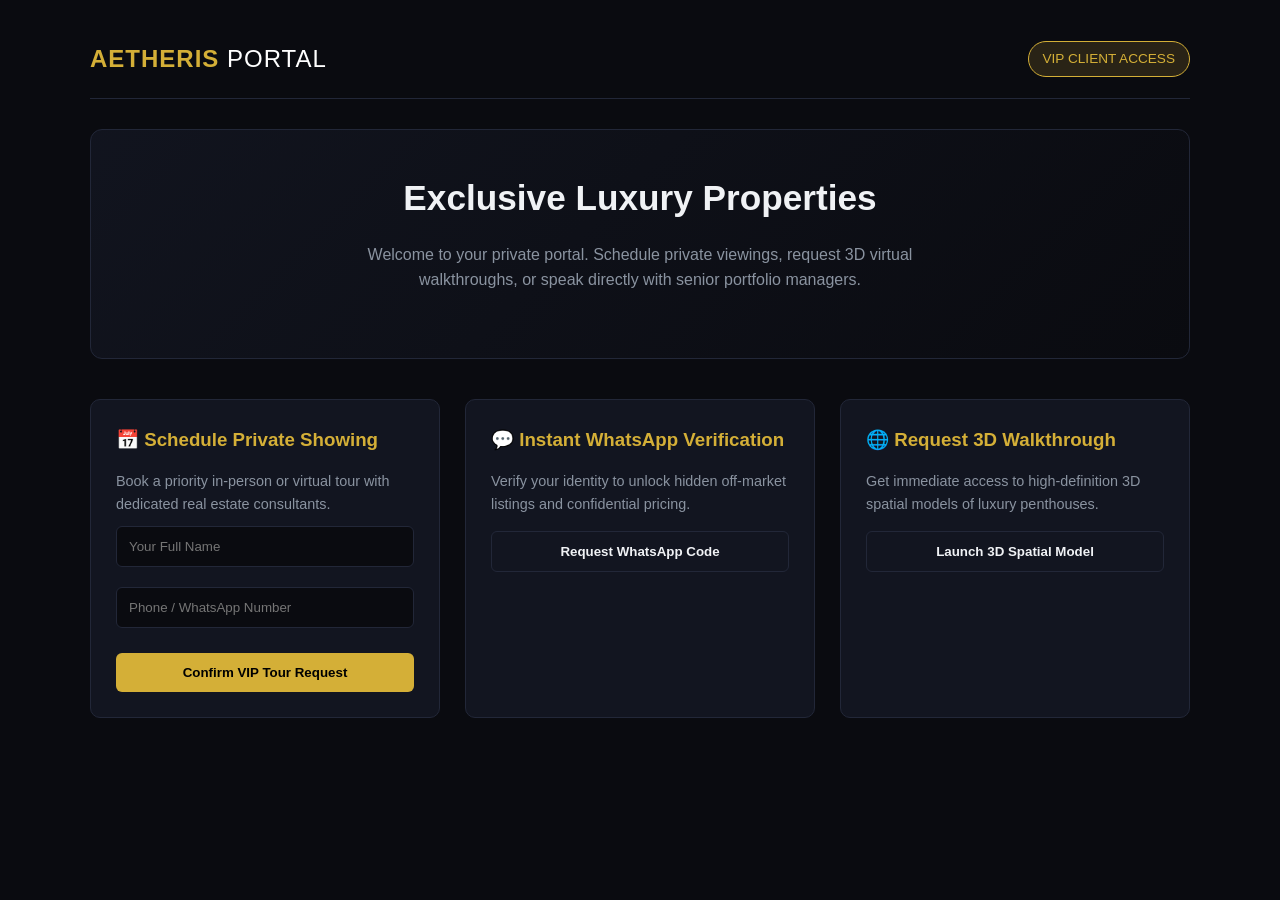
==== frontend/client.html @ 52f86495 "Rename client html to client.html" ====
<!DOCTYPE html>
<html lang="en">
<head>
    <meta charset="UTF-8">
    <meta name="viewport" content="width=device-width, initial-scale=1.0">
    <title>VIP Client Portal | Aetheris AI Solutions</title>
    <style>
        :root {
            --bg-dark: #0a0b10;
            --card-bg: #121520;
            --accent-gold: #d4af37;
            --text-main: #f0f2f5;
            --text-muted: #8a93a0;
            --border-color: #222738;
            --success-green: #10b981;
        }

        * {
            box-sizing: border-box;
            margin: 0;
            padding: 0;
            font-family: 'Segoe UI', Tahoma, Geneva, Verdana, sans-serif;
        }

        body {
            background-color: var(--bg-dark);
            color: var(--text-main);
            line-height: 1.6;
            padding: 20px;
        }

        .container {
            max-width: 1100px;
            margin: 0 auto;
        }

        header {
            display: flex;
            justify-content: space-between;
            align-items: center;
            padding: 20px 0;
            border-bottom: 1px solid var(--border-color);
            margin-bottom: 30px;
        }

        .logo {
            font-size: 1.5rem;
            font-weight: bold;
            color: var(--accent-gold);
            letter-spacing: 1px;
        }

        .badge {
            background-color: rgba(212, 175, 55, 0.15);
            color: var(--accent-gold);
            padding: 6px 14px;
            border-radius: 20px;
            font-size: 0.85rem;
            border: 1px solid var(--accent-gold);
        }

        .hero {
            background: linear-gradient(135deg, rgba(18, 21, 32, 0.9), rgba(10, 11, 16, 0.9));
            border: 1px solid var(--border-color);
            border-radius: 12px;
            padding: 40px;
            text-align: center;
            margin-bottom: 40px;
        }

        .hero h1 {
            font-size: 2.2rem;
            margin-bottom: 15px;
            color: var(--text-main);
        }

        .hero p {
            color: var(--text-muted);
            max-width: 600px;
            margin: 0 auto 25px auto;
        }

        .grid {
            display: grid;
            grid-template-columns: repeat(auto-fit, minmax(300px, 1fr));
            gap: 25px;
            margin-bottom: 40px;
        }

        .card {
            background-color: var(--card-bg);
            border: 1px solid var(--border-color);
            border-radius: 10px;
            padding: 25px;
            transition: transform 0.2s ease, border-color 0.2s ease;
        }

        .card:hover {
            transform: translateY(-3px);
            border-color: var(--accent-gold);
        }

        .card h3 {
            margin-bottom: 15px;
            color: var(--accent-gold);
        }

        .btn {
            background-color: var(--accent-gold);
            color: #000;
            border: none;
            padding: 12px 24px;
            font-weight: bold;
            border-radius: 6px;
            cursor: pointer;
            width: 100%;
            margin-top: 15px;
            transition: opacity 0.2s;
        }

        .btn:hover {
            opacity: 0.9;
        }

        .btn-secondary {
            background-color: transparent;
            color: var(--text-main);
            border: 1px solid var(--border-color);
        }

        .btn-secondary:hover {
            border-color: var(--text-main);
        }

        input {
            width: 100%;
            padding: 12px;
            background-color: var(--bg-dark);
            border: 1px solid var(--border-color);
            border-radius: 6px;
            color: var(--text-main);
            margin-top: 10px;
            margin-bottom: 10px;
        }

        .status-msg {
            margin-top: 10px;
            font-size: 0.85rem;
            color: var(--success-green);
            display: none;
        }
    </style>
</head>
<body>

    <div class="container">
        <header>
            <div class="logo">AETHERIS <span style="font-weight: 300; color: #fff;">PORTAL</span></div>
            <div class="badge">VIP CLIENT ACCESS</div>
        </header>

        <section class="hero">
            <h1>Exclusive Luxury Properties</h1>
            <p>Welcome to your private portal. Schedule private viewings, request 3D virtual walkthroughs, or speak directly with senior portfolio managers.</p>
        </section>

        <div class="grid">
            <div class="card">
                <h3>📅 Schedule Private Showing</h3>
                <p style="color: var(--text-muted); font-size: 0.9rem;">Book a priority in-person or virtual tour with dedicated real estate consultants.</p>
                <input type="text" id="clientName" placeholder="Your Full Name">
                <input type="tel" id="clientPhone" placeholder="Phone / WhatsApp Number">
                <button class="btn" onclick="bookShowing()">Confirm VIP Tour Request</button>
                <div id="bookingStatus" class="status-msg">✓ Request Sent! Our team will contact you shortly.</div>
            </div>

            <div class="card">
                <h3>💬 Instant WhatsApp Verification</h3>
                <p style="color: var(--text-muted); font-size: 0.9rem;">Verify your identity to unlock hidden off-market listings and confidential pricing.</p>
                <button class="btn btn-secondary" onclick="verifyWhatsapp()">Request WhatsApp Code</button>
                <div id="whatsappStatus" class="status-msg">✓ Verification code dispatched to your mobile.</div>
            </div>

            <div class="card">
                <h3>🌐 Request 3D Walkthrough</h3>
                <p style="color: var(--text-muted); font-size: 0.9rem;">Get immediate access to high-definition 3D spatial models of luxury penthouses.</p>
                <button class="btn btn-secondary" onclick="trigger3DTour()">Launch 3D Spatial Model</button>
                <div id="tourStatus" class="status-msg">✓ 3D Virtual Environment loaded successfully.</div>
            </div>
        </div>
    </div>

    <!-- Main Logic Script -->
    <script>
        function emitOwnerEvent(message, type = 'success') {
            const eventData = {
                message: message,
                type: type,
                id: Date.now(), // Force trigger event even on identical messages
                timestamp: new Date().toLocaleTimeString()
            };
            localStorage.setItem('aetheris_owner_event', JSON.stringify(eventData));
        }

        function bookShowing() {
            const nameInput = document.getElementById('clientName');
            const phoneInput = document.getElementById('clientPhone');
            
            const name = nameInput.value.trim() || 'Anonymous VIP';
            const phone = phoneInput.value.trim() || 'Not Provided';

            emitOwnerEvent(`NEW VIP SHOWING BOOKED: Client "${name}" (${phone}) requested a private property tour.`, 'success');
            
            // UI Reset & Confirmation
            nameInput.value = '';
            phoneInput.value = '';
            showStatus('bookingStatus');
        }

        function verifyWhatsapp() {
            emitOwnerEvent('WHATSAPP VERIFICATION: A client requested off-market access code via WhatsApp.', 'info');
            showStatus('whatsappStatus');
        }

        function trigger3DTour() {
            emitOwnerEvent('3D TOUR STARTED: VIP Client opened 3D Spatial Walkthrough model.', 'warning');
            showStatus('tourStatus');
        }

        function showStatus(elementId) {
            const status = document.getElementById(elementId);
            if(status) {
                status.style.display = 'block';
                setTimeout(() => { status.style.display = 'none'; }, 4000);
            }
        }
    </script>
</body>
</html>
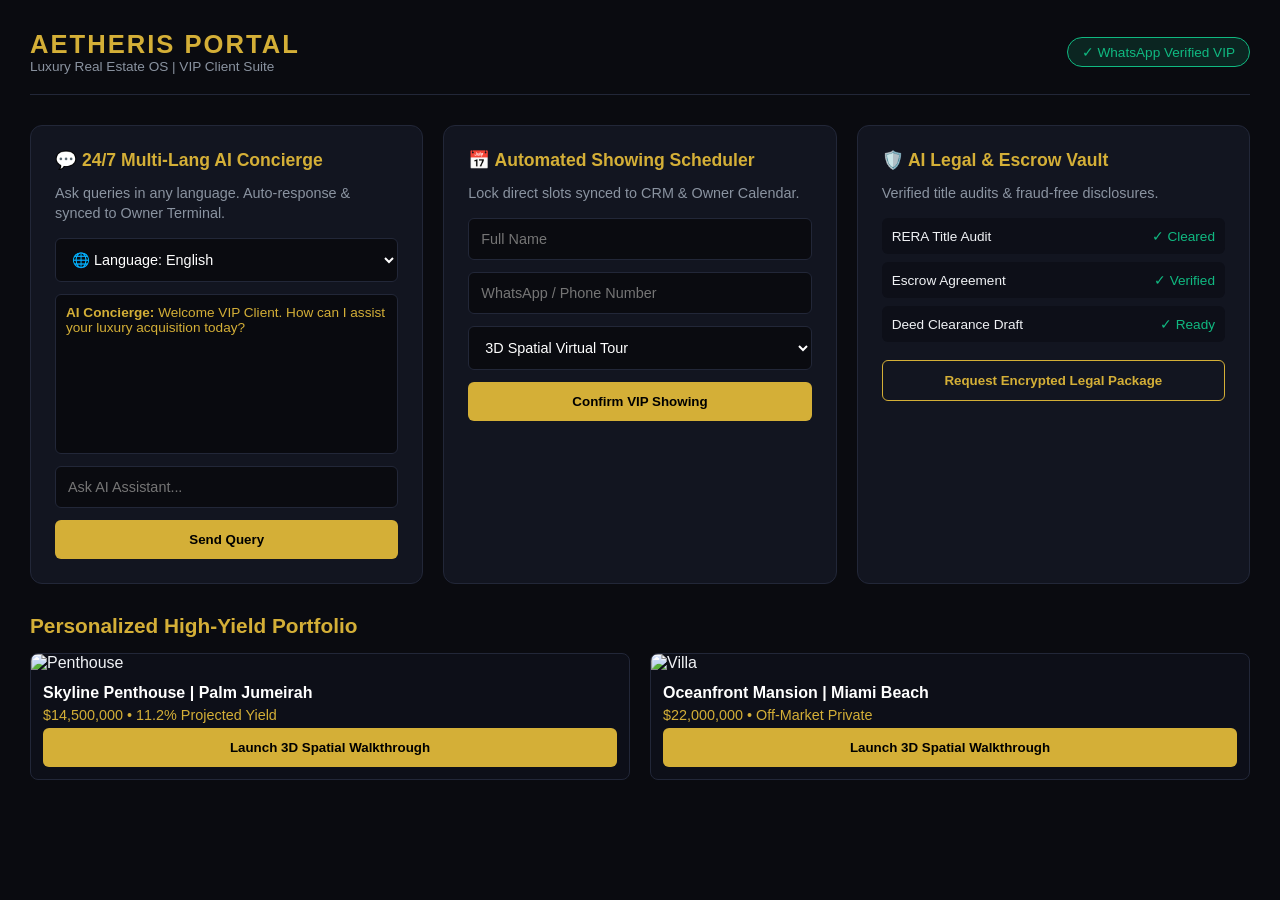
==== commit 42de068c: "Update client.html" ====
--- a/frontend/client.html
+++ b/frontend/client.html
@@ -25,214 +25,308 @@
         body {
             background-color: var(--bg-dark);
             color: var(--text-main);
-            line-height: 1.6;
-            padding: 20px;
-        }
-
-        .container {
-            max-width: 1100px;
-            margin: 0 auto;
-        }
-
-        header {
+            padding: 30px;
+        }
+
+        .header {
             display: flex;
             justify-content: space-between;
             align-items: center;
-            padding: 20px 0;
+            margin-bottom: 30px;
             border-bottom: 1px solid var(--border-color);
-            margin-bottom: 30px;
-        }
-
-        .logo {
-            font-size: 1.5rem;
-            font-weight: bold;
+            padding-bottom: 20px;
+        }
+
+        .brand-title {
             color: var(--accent-gold);
-            letter-spacing: 1px;
-        }
-
-        .badge {
-            background-color: rgba(212, 175, 55, 0.15);
-            color: var(--accent-gold);
+            letter-spacing: 2px;
+            font-size: 1.6rem;
+        }
+
+        .badge-verified {
+            background: rgba(16, 185, 129, 0.15);
+            color: var(--success-green);
+            border: 1px solid var(--success-green);
             padding: 6px 14px;
             border-radius: 20px;
             font-size: 0.85rem;
-            border: 1px solid var(--accent-gold);
-        }
-
-        .hero {
-            background: linear-gradient(135deg, rgba(18, 21, 32, 0.9), rgba(10, 11, 16, 0.9));
+            display: flex;
+            align-items: center;
+            gap: 6px;
+        }
+
+        .grid {
+            display: grid;
+            grid-template-columns: repeat(auto-fit, minmax(320px, 1fr));
+            gap: 20px;
+            margin-bottom: 30px;
+        }
+
+        .card {
+            background: var(--card-bg);
             border: 1px solid var(--border-color);
             border-radius: 12px;
-            padding: 40px;
-            text-align: center;
-            margin-bottom: 40px;
-        }
-
-        .hero h1 {
-            font-size: 2.2rem;
+            padding: 24px;
+        }
+
+        .card h3 {
+            color: var(--accent-gold);
+            margin-bottom: 12px;
+            font-size: 1.1rem;
+        }
+
+        .card p {
+            color: var(--text-muted);
+            font-size: 0.9rem;
             margin-bottom: 15px;
-            color: var(--text-main);
-        }
-
-        .hero p {
-            color: var(--text-muted);
-            max-width: 600px;
-            margin: 0 auto 25px auto;
-        }
-
-        .grid {
-            display: grid;
-            grid-template-columns: repeat(auto-fit, minmax(300px, 1fr));
-            gap: 25px;
-            margin-bottom: 40px;
-        }
-
-        .card {
-            background-color: var(--card-bg);
+            line-height: 1.4;
+        }
+
+        input, select {
+            width: 100%;
+            padding: 12px;
+            background: #0a0b10;
             border: 1px solid var(--border-color);
-            border-radius: 10px;
-            padding: 25px;
-            transition: transform 0.2s ease, border-color 0.2s ease;
-        }
-
-        .card:hover {
-            transform: translateY(-3px);
+            color: white;
+            border-radius: 6px;
+            margin-bottom: 12px;
+            font-size: 0.9rem;
+        }
+
+        input:focus, select:focus {
             border-color: var(--accent-gold);
-        }
-
-        .card h3 {
-            margin-bottom: 15px;
-            color: var(--accent-gold);
-        }
-
-        .btn {
-            background-color: var(--accent-gold);
+            outline: none;
+        }
+
+        button {
+            width: 100%;
+            padding: 12px;
+            background: var(--accent-gold);
             color: #000;
             border: none;
-            padding: 12px 24px;
             font-weight: bold;
             border-radius: 6px;
             cursor: pointer;
+            transition: 0.2s ease;
+        }
+
+        button:hover {
+            opacity: 0.9;
+        }
+
+        .property-card {
+            border: 1px solid var(--border-color);
+            border-radius: 8px;
+            overflow: hidden;
+            background: #0d0f18;
+            margin-bottom: 15px;
+        }
+
+        .property-img {
             width: 100%;
-            margin-top: 15px;
-            transition: opacity 0.2s;
-        }
-
-        .btn:hover {
-            opacity: 0.9;
-        }
-
-        .btn-secondary {
-            background-color: transparent;
-            color: var(--text-main);
+            height: 180px;
+            object-fit: cover;
+        }
+
+        .property-info {
+            padding: 12px;
+        }
+
+        .chat-box {
+            height: 160px;
+            overflow-y: auto;
             border: 1px solid var(--border-color);
-        }
-
-        .btn-secondary:hover {
-            border-color: var(--text-main);
-        }
-
-        input {
-            width: 100%;
-            padding: 12px;
-            background-color: var(--bg-dark);
-            border: 1px solid var(--border-color);
+            padding: 10px;
             border-radius: 6px;
-            color: var(--text-main);
-            margin-top: 10px;
-            margin-bottom: 10px;
-        }
-
-        .status-msg {
-            margin-top: 10px;
+            background: #090a0f;
+            margin-bottom: 12px;
             font-size: 0.85rem;
-            color: var(--success-green);
-            display: none;
+        }
+
+        .chat-msg {
+            margin-bottom: 8px;
+        }
+
+        .chat-msg.ai { color: var(--accent-gold); }
+        .chat-msg.user { color: #fff; text-align: right; }
+
+        .vault-item {
+            display: flex;
+            justify-content: space-between;
+            align-items: center;
+            padding: 10px;
+            background: #0d0f18;
+            border-radius: 6px;
+            margin-bottom: 8px;
+            font-size: 0.85rem;
         }
     </style>
 </head>
 <body>
 
-    <div class="container">
-        <header>
-            <div class="logo">AETHERIS <span style="font-weight: 300; color: #fff;">PORTAL</span></div>
-            <div class="badge">VIP CLIENT ACCESS</div>
-        </header>
-
-        <section class="hero">
-            <h1>Exclusive Luxury Properties</h1>
-            <p>Welcome to your private portal. Schedule private viewings, request 3D virtual walkthroughs, or speak directly with senior portfolio managers.</p>
-        </section>
-
-        <div class="grid">
-            <div class="card">
-                <h3>📅 Schedule Private Showing</h3>
-                <p style="color: var(--text-muted); font-size: 0.9rem;">Book a priority in-person or virtual tour with dedicated real estate consultants.</p>
-                <input type="text" id="clientName" placeholder="Your Full Name">
-                <input type="tel" id="clientPhone" placeholder="Phone / WhatsApp Number">
-                <button class="btn" onclick="bookShowing()">Confirm VIP Tour Request</button>
-                <div id="bookingStatus" class="status-msg">✓ Request Sent! Our team will contact you shortly.</div>
-            </div>
-
-            <div class="card">
-                <h3>💬 Instant WhatsApp Verification</h3>
-                <p style="color: var(--text-muted); font-size: 0.9rem;">Verify your identity to unlock hidden off-market listings and confidential pricing.</p>
-                <button class="btn btn-secondary" onclick="verifyWhatsapp()">Request WhatsApp Code</button>
-                <div id="whatsappStatus" class="status-msg">✓ Verification code dispatched to your mobile.</div>
-            </div>
-
-            <div class="card">
-                <h3>🌐 Request 3D Walkthrough</h3>
-                <p style="color: var(--text-muted); font-size: 0.9rem;">Get immediate access to high-definition 3D spatial models of luxury penthouses.</p>
-                <button class="btn btn-secondary" onclick="trigger3DTour()">Launch 3D Spatial Model</button>
-                <div id="tourStatus" class="status-msg">✓ 3D Virtual Environment loaded successfully.</div>
-            </div>
+    <!-- Header with WhatsApp Verified Badge -->
+    <div class="header">
+        <div>
+            <h1 class="brand-title">AETHERIS PORTAL</h1>
+            <p style="color: var(--text-muted); font-size: 0.85rem;">Luxury Real Estate OS | VIP Client Suite</p>
+        </div>
+        <div class="badge-verified">
+            ✓ WhatsApp Verified VIP
         </div>
     </div>
 
-    <!-- Main Logic Script -->
+    <div class="grid">
+        <!-- 1. Multi-Language 24/7 AI Concierge -->
+        <div class="card">
+            <h3>💬 24/7 Multi-Lang AI Concierge</h3>
+            <p>Ask queries in any language. Auto-response & synced to Owner Terminal.</p>
+            <select id="langSelect" onchange="changeLanguage()">
+                <option value="en">🌐 Language: English</option>
+                <option value="hi">🌐 Language: Hindi (हिंदी)</option>
+                <option value="es">🌐 Language: Spanish (Español)</option>
+                <option value="ar">🌐 Language: Arabic (العربية)</option>
+            </select>
+            <div class="chat-box" id="chatBox">
+                <div class="chat-msg ai"><strong>AI Concierge:</strong> Welcome VIP Client. How can I assist your luxury acquisition today?</div>
+            </div>
+            <input type="text" id="userInput" placeholder="Ask AI Assistant..." onkeypress="handleKeyPress(event)">
+            <button onclick="sendChatMessage()">Send Query</button>
+        </div>
+
+        <!-- 2. Automated Showing Scheduler -->
+        <div class="card">
+            <h3>📅 Automated Showing Scheduler</h3>
+            <p>Lock direct slots synced to CRM & Owner Calendar.</p>
+            <input type="text" id="clientName" placeholder="Full Name">
+            <input type="tel" id="clientPhone" placeholder="WhatsApp / Phone Number">
+            <select id="tourType">
+                <option value="3D Virtual Walkthrough">3D Spatial Virtual Tour</option>
+                <option value="On-Site VIP Private Tour">On-Site VIP Private Tour</option>
+            </select>
+            <button onclick="scheduleShowing()">Confirm VIP Showing</button>
+        </div>
+
+        <!-- 3. AI Verified Legal & Escrow Vault -->
+        <div class="card">
+            <h3>🛡️ AI Legal & Escrow Vault</h3>
+            <p>Verified title audits & fraud-free disclosures.</p>
+            <div class="vault-item">
+                <span>RERA Title Audit</span>
+                <span style="color: var(--success-green);">✓ Cleared</span>
+            </div>
+            <div class="vault-item">
+                <span>Escrow Agreement</span>
+                <span style="color: var(--success-green);">✓ Verified</span>
+            </div>
+            <div class="vault-item">
+                <span>Deed Clearance Draft</span>
+                <span style="color: var(--success-green);">✓ Ready</span>
+            </div>
+            <button style="margin-top: 10px; background: transparent; border: 1px solid var(--accent-gold); color: var(--accent-gold);" onclick="requestLegalAccess()">Request Encrypted Legal Package</button>
+        </div>
+    </div>
+
+    <!-- 4 & 5. Personalized High-Yield Portfolio & 3D Walkthrough Trigger -->
+    <h2 style="color: var(--accent-gold); margin-bottom: 15px; font-size: 1.3rem;">Personalized High-Yield Portfolio</h2>
+    <div class="grid">
+        <div class="property-card">
+            <img src="https://images.unsplash.com/photo-1600596542815-ffad4c1539a9?auto=format&fit=crop&w=800&q=80" class="property-img" alt="Penthouse">
+            <div class="property-info">
+                <h4 style="color: #fff;">Skyline Penthouse | Palm Jumeirah</h4>
+                <p style="color: var(--accent-gold); font-size: 0.9rem; margin: 5px 0;">$14,500,000 • 11.2% Projected Yield</p>
+                <button onclick="trigger3DModel('Skyline Penthouse')">Launch 3D Spatial Walkthrough</button>
+            </div>
+        </div>
+
+        <div class="property-card">
+            <img src="https://images.unsplash.com/photo-1600585154340-be6161a56a0c?auto=format&fit=crop&w=800&q=80" class="property-img" alt="Villa">
+            <div class="property-info">
+                <h4 style="color: #fff;">Oceanfront Mansion | Miami Beach</h4>
+                <p style="color: var(--accent-gold); font-size: 0.9rem; margin: 5px 0;">$22,000,000 • Off-Market Private</p>
+                <button onclick="trigger3DModel('Oceanfront Mansion')">Launch 3D Spatial Walkthrough</button>
+            </div>
+        </div>
+    </div>
+
     <script>
-        function emitOwnerEvent(message, type = 'success') {
+        // Robust Cross-Tab Event Synchronizer with Unique Nonce
+        function emitOwnerEvent(type, payload) {
             const eventData = {
-                message: message,
                 type: type,
-                id: Date.now(), // Force trigger event even on identical messages
-                timestamp: new Date().toLocaleTimeString()
+                payload: payload,
+                nonce: Math.random().toString(36.substring(2)),
+                timestamp: Date.now()
             };
             localStorage.setItem('aetheris_owner_event', JSON.stringify(eventData));
         }
 
-        function bookShowing() {
-            const nameInput = document.getElementById('clientName');
-            const phoneInput = document.getElementById('clientPhone');
+        // Optimized Multi-Language Handler
+        const translations = {
+            en: "Welcome VIP Client. How can I assist your luxury acquisition today?",
+            hi: "नमस्ते VIP ग्राहक! मैं आपकी क्या सहायता कर सकता हूँ?",
+            es: "Bienvenido Cliente VIP. ¿Cómo puedo ayudarle hoy?",
+            ar: "أهلاً بك عميلنا المميز. كيف يمكنني مساعدتك اليوم؟"
+        };
+
+        function changeLanguage() {
+            const lang = document.getElementById('langSelect').value;
+            const chatBox = document.getElementById('chatBox');
+            const greeting = translations[lang] || translations['en'];
             
-            const name = nameInput.value.trim() || 'Anonymous VIP';
-            const phone = phoneInput.value.trim() || 'Not Provided';
-
-            emitOwnerEvent(`NEW VIP SHOWING BOOKED: Client "${name}" (${phone}) requested a private property tour.`, 'success');
+            chatBox.innerHTML += `<div class="chat-msg ai"><strong>AI Concierge [Language Switch]:</strong> ${greeting}</div>`;
+            chatBox.scrollTop = chatBox.scrollHeight;
+            emitOwnerEvent('LANGUAGE_CHANGED', { language: lang });
+        }
+
+        function handleKeyPress(e) {
+            if(e.key === 'Enter') sendChatMessage();
+        }
+
+        function sendChatMessage() {
+            const input = document.getElementById('userInput');
+            const chatBox = document.getElementById('chatBox');
+            const text = input.value.trim();
+            if(!text) return;
+
+            chatBox.innerHTML += `<div class="chat-msg user">${text}</div>`;
+            emitOwnerEvent('AI_CONCIERGE_QUERY', { query: text });
+
+            setTimeout(() => {
+                chatBox.innerHTML += `<div class="chat-msg ai"><strong>AI Concierge:</strong> Query logged & spatial portfolio data dispatched to Owner Terminal.</div>`;
+                chatBox.scrollTop = chatBox.scrollHeight;
+            }, 500);
+
+            input.value = '';
+        }
+
+        function scheduleShowing() {
+            const nameField = document.getElementById('clientName');
+            const phoneField = document.getElementById('clientPhone');
+            const name = nameField.value.trim() || "VIP Guest";
+            const phone = phoneField.value.trim();
+            const type = document.getElementById('tourType').value;
+
+            if(!phone) {
+                alert("Please enter a valid WhatsApp / Phone number for confirmation.");
+                phoneField.focus();
+                return;
+            }
+
+            emitOwnerEvent('VIP_SHOWING_BOOKED', { name, phone, tourType: type });
+            alert(`Showing Scheduled successfully! Confirmation dispatched to ${phone}.`);
             
-            // UI Reset & Confirmation
-            nameInput.value = '';
-            phoneInput.value = '';
-            showStatus('bookingStatus');
-        }
-
-        function verifyWhatsapp() {
-            emitOwnerEvent('WHATSAPP VERIFICATION: A client requested off-market access code via WhatsApp.', 'info');
-            showStatus('whatsappStatus');
-        }
-
-        function trigger3DTour() {
-            emitOwnerEvent('3D TOUR STARTED: VIP Client opened 3D Spatial Walkthrough model.', 'warning');
-            showStatus('tourStatus');
-        }
-
-        function showStatus(elementId) {
-            const status = document.getElementById(elementId);
-            if(status) {
-                status.style.display = 'block';
-                setTimeout(() => { status.style.display = 'none'; }, 4000);
-            }
+            nameField.value = '';
+            phoneField.value = '';
+        }
+
+        function trigger3DModel(propertyName) {
+            emitOwnerEvent('3D_WALKTHROUGH_LAUNCHED', { property: propertyName });
+            alert(`Initializing 3D Spatial Engine for ${propertyName}...`);
+        }
+
+        function requestLegalAccess() {
+            emitOwnerEvent('LEGAL_VAULT_ACCESSED', { status: 'Encrypted Package Requested' });
+            alert("Legal vault access requested. Encrypted clearance pushed to Owner Terminal.");
         }
     </script>
 </body>
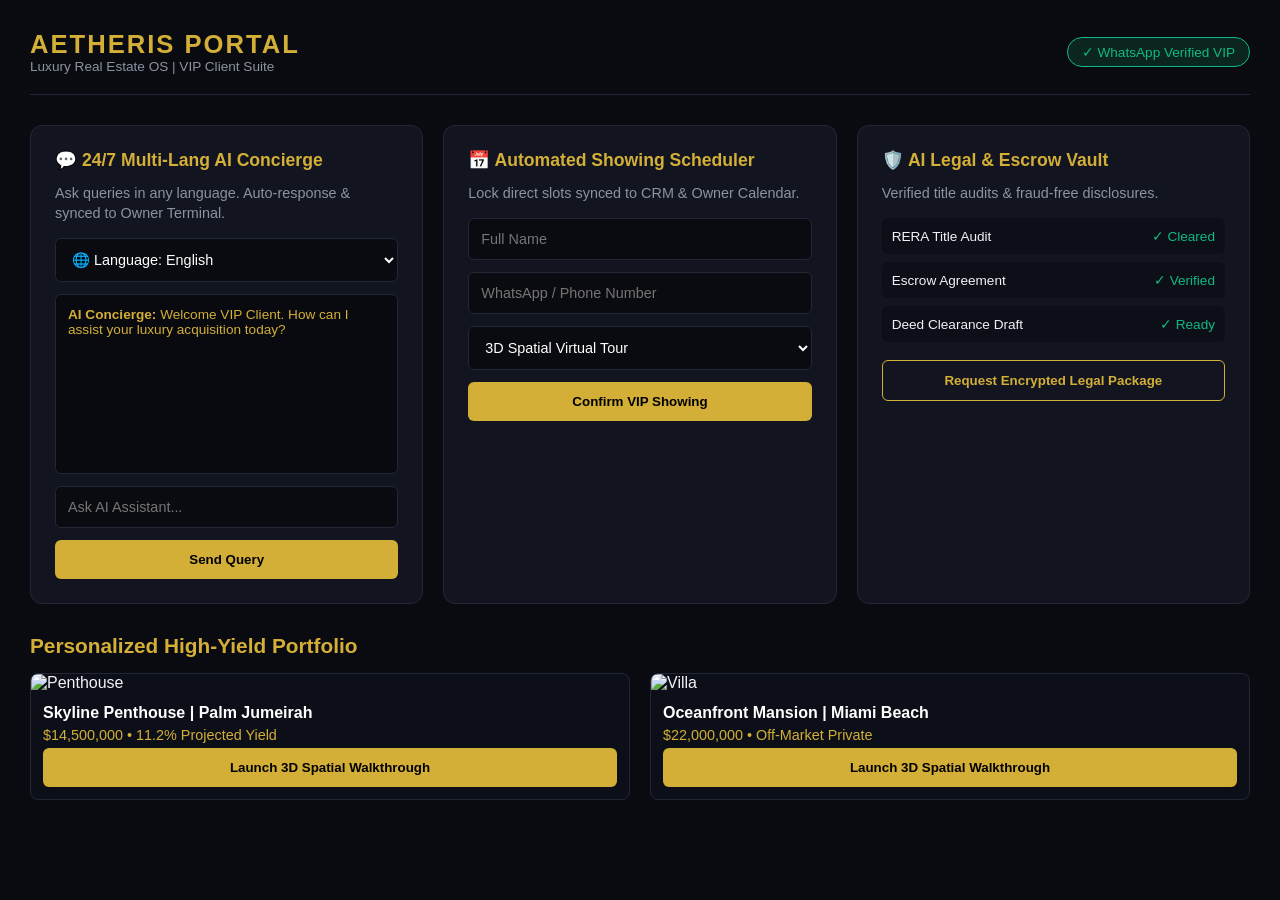
==== commit 3f3ebf98: "Update client.html" ====
--- a/frontend/client.html
+++ b/frontend/client.html
@@ -133,18 +133,32 @@
         }
 
         .chat-box {
-            height: 160px;
+            height: 180px;
             overflow-y: auto;
             border: 1px solid var(--border-color);
-            padding: 10px;
+            padding: 12px;
             border-radius: 6px;
             background: #090a0f;
             margin-bottom: 12px;
             font-size: 0.85rem;
+            display: flex;
+            flex-direction: column;
+            gap: 10px;
+        }
+
+        .chat-box::-webkit-scrollbar {
+            width: 5px;
+        }
+        .chat-box::-webkit-scrollbar-thumb {
+            background: var(--accent-gold);
+            border-radius: 4px;
+        }
+        .chat-box::-webkit-scrollbar-track {
+            background: #090a0f;
         }
 
         .chat-msg {
-            margin-bottom: 8px;
+            word-break: break-word;
         }
 
         .chat-msg.ai { color: var(--accent-gold); }
@@ -160,11 +174,17 @@
             margin-bottom: 8px;
             font-size: 0.85rem;
         }
+
+        .status-msg {
+            font-size: 0.8rem;
+            margin-top: 8px;
+            text-align: center;
+            min-height: 18px;
+        }
     </style>
 </head>
 <body>
 
-    <!-- Header with WhatsApp Verified Badge -->
     <div class="header">
         <div>
             <h1 class="brand-title">AETHERIS PORTAL</h1>
@@ -189,7 +209,7 @@
             <div class="chat-box" id="chatBox">
                 <div class="chat-msg ai"><strong>AI Concierge:</strong> Welcome VIP Client. How can I assist your luxury acquisition today?</div>
             </div>
-            <input type="text" id="userInput" placeholder="Ask AI Assistant..." onkeypress="handleKeyPress(event)">
+            <input type="text" id="userInput" placeholder="Ask AI Assistant..." onkeyup="handleKeyPress(event)">
             <button onclick="sendChatMessage()">Send Query</button>
         </div>
 
@@ -204,6 +224,7 @@
                 <option value="On-Site VIP Private Tour">On-Site VIP Private Tour</option>
             </select>
             <button onclick="scheduleShowing()">Confirm VIP Showing</button>
+            <div class="status-msg" id="schedulerStatus" style="color: var(--success-green);"></div>
         </div>
 
         <!-- 3. AI Verified Legal & Escrow Vault -->
@@ -222,7 +243,8 @@
                 <span>Deed Clearance Draft</span>
                 <span style="color: var(--success-green);">✓ Ready</span>
             </div>
-            <button style="margin-top: 10px; background: transparent; border: 1px solid var(--accent-gold); color: var(--accent-gold);" onclick="requestLegalAccess()">Request Encrypted Legal Package</button>
+            <button id="legalBtn" style="margin-top: 10px; background: transparent; border: 1px solid var(--accent-gold); color: var(--accent-gold);" onclick="requestLegalAccess()">Request Encrypted Legal Package</button>
+            <div class="status-msg" id="vaultStatus" style="color: var(--accent-gold);"></div>
         </div>
     </div>
 
@@ -249,18 +271,20 @@
     </div>
 
     <script>
-        // Robust Cross-Tab Event Synchronizer with Unique Nonce
+        // Synchronizer that guarantees cross-tab firing in all browsers
         function emitOwnerEvent(type, payload) {
             const eventData = {
                 type: type,
                 payload: payload,
-                nonce: Math.random().toString(36.substring(2)),
-                timestamp: Date.now()
+                event_id: Date.now() + '_' + Math.floor(Math.random() * 10000),
+                timestamp: new Date().toLocaleTimeString()
             };
+            
+            // Dispatch via LocalStorage
+            localStorage.removeItem('aetheris_owner_event');
             localStorage.setItem('aetheris_owner_event', JSON.stringify(eventData));
         }
 
-        // Optimized Multi-Language Handler
         const translations = {
             en: "Welcome VIP Client. How can I assist your luxury acquisition today?",
             hi: "नमस्ते VIP ग्राहक! मैं आपकी क्या सहायता कर सकता हूँ?",
@@ -268,65 +292,84 @@
             ar: "أهلاً بك عميلنا المميز. كيف يمكنني مساعدتك اليوم؟"
         };
 
+        const aiResponses = {
+            en: "Query received. Syncing portfolio details to Owner Terminal.",
+            hi: "प्रश्न प्राप्त हुआ। विवरण ओनर टर्मिनल में सिंक हो रहा है।",
+            es: "Consulta recibida. Sincronizando con el terminal del propietario.",
+            ar: "تم استلام استفسارك. جاري المزامنة مع محطة المالك."
+        };
+
         function changeLanguage() {
             const lang = document.getElementById('langSelect').value;
             const chatBox = document.getElementById('chatBox');
             const greeting = translations[lang] || translations['en'];
             
-            chatBox.innerHTML += `<div class="chat-msg ai"><strong>AI Concierge [Language Switch]:</strong> ${greeting}</div>`;
+            chatBox.innerHTML += `<div class="chat-msg ai"><strong>AI Concierge:</strong> ${greeting}</div>`;
             chatBox.scrollTop = chatBox.scrollHeight;
             emitOwnerEvent('LANGUAGE_CHANGED', { language: lang });
         }
 
         function handleKeyPress(e) {
-            if(e.key === 'Enter') sendChatMessage();
+            if (e.key === 'Enter') sendChatMessage();
         }
 
         function sendChatMessage() {
             const input = document.getElementById('userInput');
             const chatBox = document.getElementById('chatBox');
+            const lang = document.getElementById('langSelect').value;
             const text = input.value.trim();
-            if(!text) return;
+
+            if (!text) return;
 
             chatBox.innerHTML += `<div class="chat-msg user">${text}</div>`;
-            emitOwnerEvent('AI_CONCIERGE_QUERY', { query: text });
+            chatBox.scrollTop = chatBox.scrollHeight;
+
+            emitOwnerEvent('AI_CONCIERGE_QUERY', { query: text, language: lang });
+            input.value = '';
 
             setTimeout(() => {
-                chatBox.innerHTML += `<div class="chat-msg ai"><strong>AI Concierge:</strong> Query logged & spatial portfolio data dispatched to Owner Terminal.</div>`;
+                const reply = aiResponses[lang] || aiResponses['en'];
+                chatBox.innerHTML += `<div class="chat-msg ai"><strong>AI Concierge:</strong> ${reply}</div>`;
                 chatBox.scrollTop = chatBox.scrollHeight;
-            }, 500);
-
-            input.value = '';
+            }, 300);
         }
 
         function scheduleShowing() {
             const nameField = document.getElementById('clientName');
             const phoneField = document.getElementById('clientPhone');
+            const statusDiv = document.getElementById('schedulerStatus');
             const name = nameField.value.trim() || "VIP Guest";
             const phone = phoneField.value.trim();
             const type = document.getElementById('tourType').value;
 
             if(!phone) {
-                alert("Please enter a valid WhatsApp / Phone number for confirmation.");
-                phoneField.focus();
+                statusDiv.style.color = '#ef4444';
+                statusDiv.innerText = "✖ Please enter a phone/WhatsApp number.";
                 return;
             }
 
             emitOwnerEvent('VIP_SHOWING_BOOKED', { name, phone, tourType: type });
-            alert(`Showing Scheduled successfully! Confirmation dispatched to ${phone}.`);
+            
+            statusDiv.style.color = 'var(--success-green)';
+            statusDiv.innerText = `✓ Tour request synced to CRM for ${phone}`;
             
             nameField.value = '';
             phoneField.value = '';
+
+            setTimeout(() => { statusDiv.innerText = ''; }, 4000);
         }
 
         function trigger3DModel(propertyName) {
             emitOwnerEvent('3D_WALKTHROUGH_LAUNCHED', { property: propertyName });
-            alert(`Initializing 3D Spatial Engine for ${propertyName}...`);
+            alert(`Initializing 3D Spatial Engine for ${propertyName}... Event sent to Owner Terminal.`);
         }
 
         function requestLegalAccess() {
+            const statusDiv = document.getElementById('vaultStatus');
             emitOwnerEvent('LEGAL_VAULT_ACCESSED', { status: 'Encrypted Package Requested' });
-            alert("Legal vault access requested. Encrypted clearance pushed to Owner Terminal.");
+            
+            statusDiv.innerText = "✓ Access Request Pushed to Owner Terminal";
+            setTimeout(() => { statusDiv.innerText = ''; }, 4000);
         }
     </script>
 </body>
